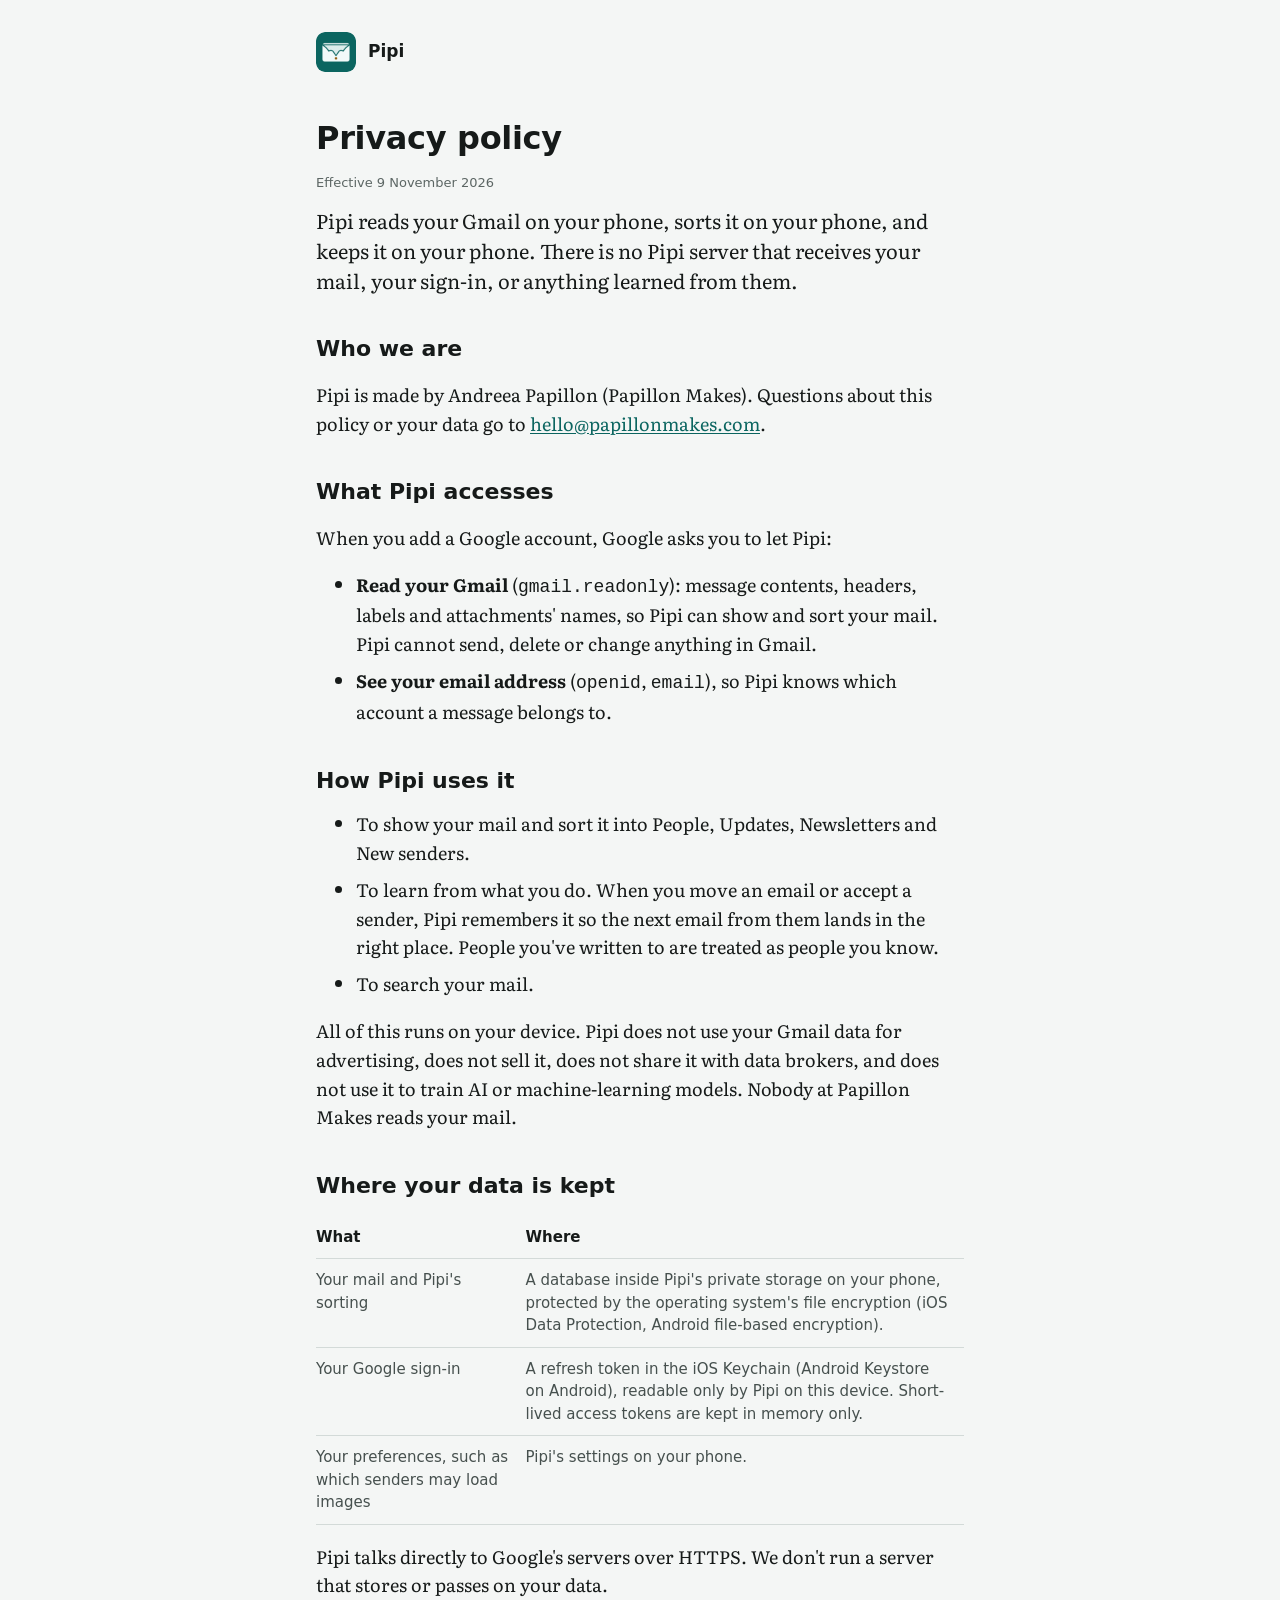
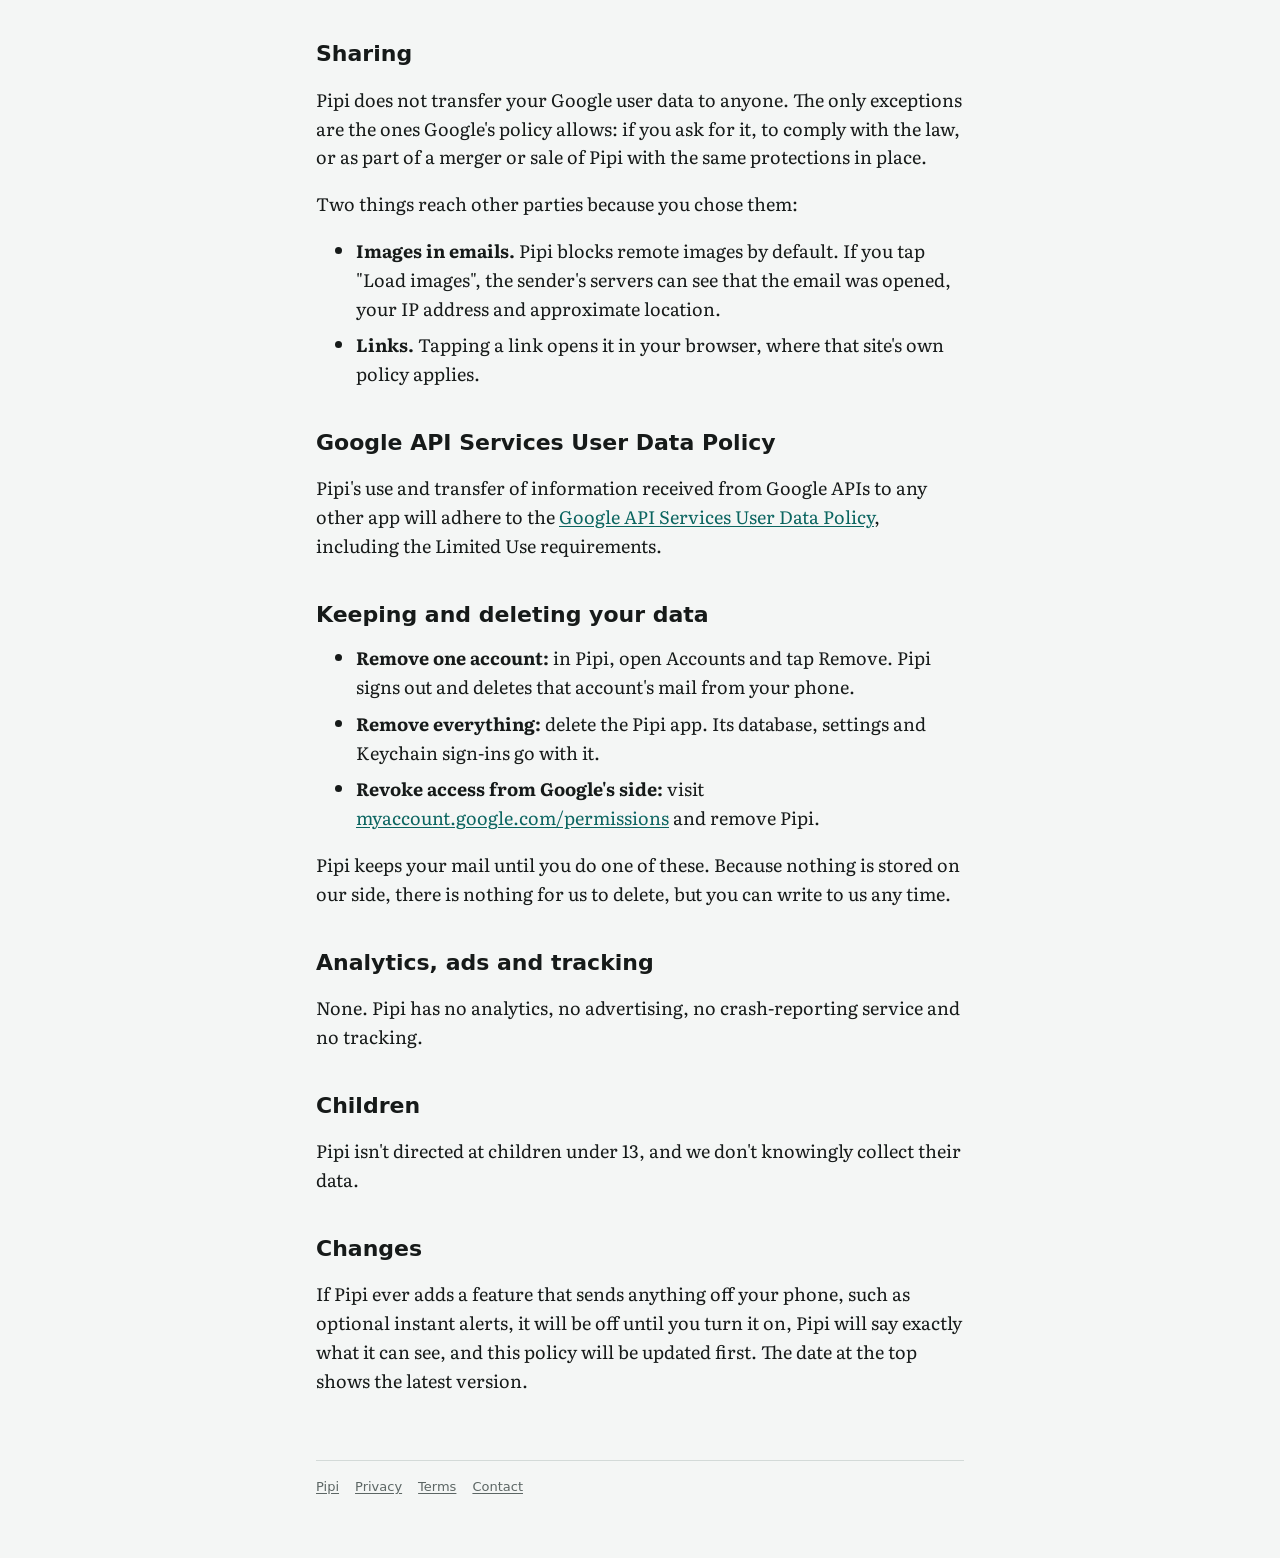
==== privacy.html @ f5143621 "Add Pipi home page, privacy policy and terms Co-Authored-By: Claude Opus 5.5 <noreply@anthropic.com>" ====
<!doctype html>
<html lang="en">
<head>
<meta charset="utf-8">
<meta name="viewport" content="width=device-width, initial-scale=1">
<title>Pipi privacy policy</title>
<meta name="description" content="How Pipi handles your Gmail: it reads mail on your phone, keeps it there, and sends it nowhere else.">
<link rel="icon" href="icon-120.png">
<link rel="apple-touch-icon" href="icon-512.png">
<link rel="preconnect" href="https://fonts.googleapis.com">
<link rel="preconnect" href="https://fonts.gstatic.com" crossorigin>
<link href="https://fonts.googleapis.com/css2?family=Literata:opsz,wght@7..72,400;7..72,500&display=swap" rel="stylesheet">
<link rel="stylesheet" href="style.css">
</head>
<body>
<div class="wrap">
<header class="site"><a href="./"><img src="icon-120.png" alt=""><span>Pipi</span></a></header>

<h1>Privacy policy</h1>
<p class="meta">Effective 9 November 2026</p>

<p class="lede">Pipi reads your Gmail on your phone, sorts it on your phone, and keeps it on your phone. There is no Pipi server that receives your mail, your sign-in, or anything learned from them.</p>

<div class="letter">

<h2>Who we are</h2>
<p>Pipi is made by Andreea Papillon (Papillon Makes). Questions about this policy or your data go to <a href="mailto:hello@papillonmakes.com">hello@papillonmakes.com</a>.</p>

<h2>What Pipi accesses</h2>
<p>When you add a Google account, Google asks you to let Pipi:</p>
<ul>
<li><b>Read your Gmail</b> (<code>gmail.readonly</code>): message contents, headers, labels and attachments' names, so Pipi can show and sort your mail. Pipi cannot send, delete or change anything in Gmail.</li>
<li><b>See your email address</b> (<code>openid</code>, <code>email</code>), so Pipi knows which account a message belongs to.</li>
</ul>

<h2>How Pipi uses it</h2>
<ul>
<li>To show your mail and sort it into People, Updates, Newsletters and New senders.</li>
<li>To learn from what you do. When you move an email or accept a sender, Pipi remembers it so the next email from them lands in the right place. People you've written to are treated as people you know.</li>
<li>To search your mail.</li>
</ul>
<p>All of this runs on your device. Pipi does not use your Gmail data for advertising, does not sell it, does not share it with data brokers, and does not use it to train AI or machine-learning models. Nobody at Papillon Makes reads your mail.</p>

<h2>Where your data is kept</h2>
<table>
<tr><th>What</th><th>Where</th></tr>
<tr><td>Your mail and Pipi's sorting</td><td>A database inside Pipi's private storage on your phone, protected by the operating system's file encryption (iOS Data Protection, Android file-based encryption).</td></tr>
<tr><td>Your Google sign-in</td><td>A refresh token in the iOS Keychain (Android Keystore on Android), readable only by Pipi on this device. Short-lived access tokens are kept in memory only.</td></tr>
<tr><td>Your preferences, such as which senders may load images</td><td>Pipi's settings on your phone.</td></tr>
</table>
<p>Pipi talks directly to Google's servers over HTTPS. We don't run a server that stores or passes on your data.</p>

<h2>Sharing</h2>
<p>Pipi does not transfer your Google user data to anyone. The only exceptions are the ones Google's policy allows: if you ask for it, to comply with the law, or as part of a merger or sale of Pipi with the same protections in place.</p>

<p>Two things reach other parties because you chose them:</p>
<ul>
<li><b>Images in emails.</b> Pipi blocks remote images by default. If you tap "Load images", the sender's servers can see that the email was opened, your IP address and approximate location.</li>
<li><b>Links.</b> Tapping a link opens it in your browser, where that site's own policy applies.</li>
</ul>

<h2>Google API Services User Data Policy</h2>
<p>Pipi's use and transfer of information received from Google APIs to any other app will adhere to the <a href="https://developers.google.com/terms/api-services-user-data-policy">Google API Services User Data Policy</a>, including the Limited Use requirements.</p>

<h2>Keeping and deleting your data</h2>
<ul>
<li><b>Remove one account:</b> in Pipi, open Accounts and tap Remove. Pipi signs out and deletes that account's mail from your phone.</li>
<li><b>Remove everything:</b> delete the Pipi app. Its database, settings and Keychain sign-ins go with it.</li>
<li><b>Revoke access from Google's side:</b> visit <a href="https://myaccount.google.com/permissions">myaccount.google.com/permissions</a> and remove Pipi.</li>
</ul>
<p>Pipi keeps your mail until you do one of these. Because nothing is stored on our side, there is nothing for us to delete, but you can write to us any time.</p>

<h2>Analytics, ads and tracking</h2>
<p>None. Pipi has no analytics, no advertising, no crash-reporting service and no tracking.</p>

<h2>Children</h2>
<p>Pipi isn't directed at children under 13, and we don't knowingly collect their data.</p>

<h2>Changes</h2>
<p>If Pipi ever adds a feature that sends anything off your phone, such as optional instant alerts, it will be off until you turn it on, Pipi will say exactly what it can see, and this policy will be updated first. The date at the top shows the latest version.</p>

</div>

<footer class="site"><a href="./">Pipi</a><a href="privacy.html">Privacy</a><a href="terms.html">Terms</a><a href="mailto:hello@papillonmakes.com">Contact</a></footer>
</div>
</body>
</html>
---- style.css ----
:root {
  --bg: #F4F6F5;
  --surface: #FBFCFC;
  --ink: #161A19;
  --slate: #46504E;
  --driftwood: #5C6664;
  --tideline: #D3DAD8;
  --lagoon: #0B6560;
  --lagoon-wash: #DCEDEB;
  --amber: #8A5300;
  --amber-wash: #F6EBD6;
  --sans: -apple-system, "SF Pro Text", Roboto, system-ui, sans-serif;
  --serif: Literata, "Iowan Old Style", Georgia, serif;
}

@media (prefers-color-scheme: dark) {
  :root {
    --bg: #101413;
    --surface: #171C1B;
    --ink: #E6EBEA;
    --slate: #A9B3B1;
    --driftwood: #8D9896;
    --tideline: #2A3230;
    --lagoon: #5CC2B9;
    --lagoon-wash: #16322F;
    --amber: #F0B657;
    --amber-wash: #2E2414;
  }
}

* { box-sizing: border-box; }

html { -webkit-text-size-adjust: 100%; }

body {
  margin: 0;
  background: var(--bg);
  color: var(--ink);
  font: 16px/1.5 var(--sans);
}

.wrap {
  max-width: 680px;
  margin: 0 auto;
  padding: 32px 16px 64px;
}

header.site {
  display: flex;
  align-items: center;
  gap: 12px;
  margin-bottom: 48px;
}

header.site a { color: inherit; text-decoration: none; display: flex; align-items: center; gap: 12px; }
header.site img { width: 40px; height: 40px; border-radius: 9px; }
header.site span { font-weight: 600; font-size: 17px; }

h1 {
  font-size: 32px;
  line-height: 1.15;
  letter-spacing: -0.01em;
  margin: 0 0 16px;
}

h2 {
  font-size: 22px;
  line-height: 1.25;
  margin: 40px 0 12px;
}

h3 {
  font-size: 17px;
  margin: 24px 0 8px;
}

p, li { color: var(--slate); }

.lede {
  font: 20px/1.5 var(--serif);
  color: var(--ink);
  margin: 0 0 32px;
}

.letter p, .letter li {
  font: 18px/1.6 var(--serif);
  color: var(--ink);
}

.letter li + li { margin-top: 8px; }

.meta { font-size: 13px; color: var(--driftwood); }

a { color: var(--lagoon); text-underline-offset: 2px; }

.note {
  background: var(--amber-wash);
  border-radius: 12px;
  padding: 16px 20px;
  margin: 32px 0;
}

.note p { color: var(--ink); margin: 0; }

.piles {
  list-style: none;
  padding: 0;
  margin: 0 0 32px;
  border-top: 1px solid var(--tideline);
}

.piles li {
  padding: 14px 0;
  border-bottom: 1px solid var(--tideline);
  color: var(--slate);
}

.piles b { color: var(--ink); display: block; font-weight: 600; }

table { border-collapse: collapse; width: 100%; font-size: 15px; margin: 16px 0; }
th, td { text-align: left; vertical-align: top; padding: 10px 12px 10px 0; border-bottom: 1px solid var(--tideline); }
th { color: var(--ink); font-weight: 600; }
td { color: var(--slate); }

footer.site {
  margin-top: 64px;
  padding-top: 16px;
  border-top: 1px solid var(--tideline);
  font-size: 13px;
  color: var(--driftwood);
}

footer.site a { color: var(--driftwood); margin-right: 16px; }
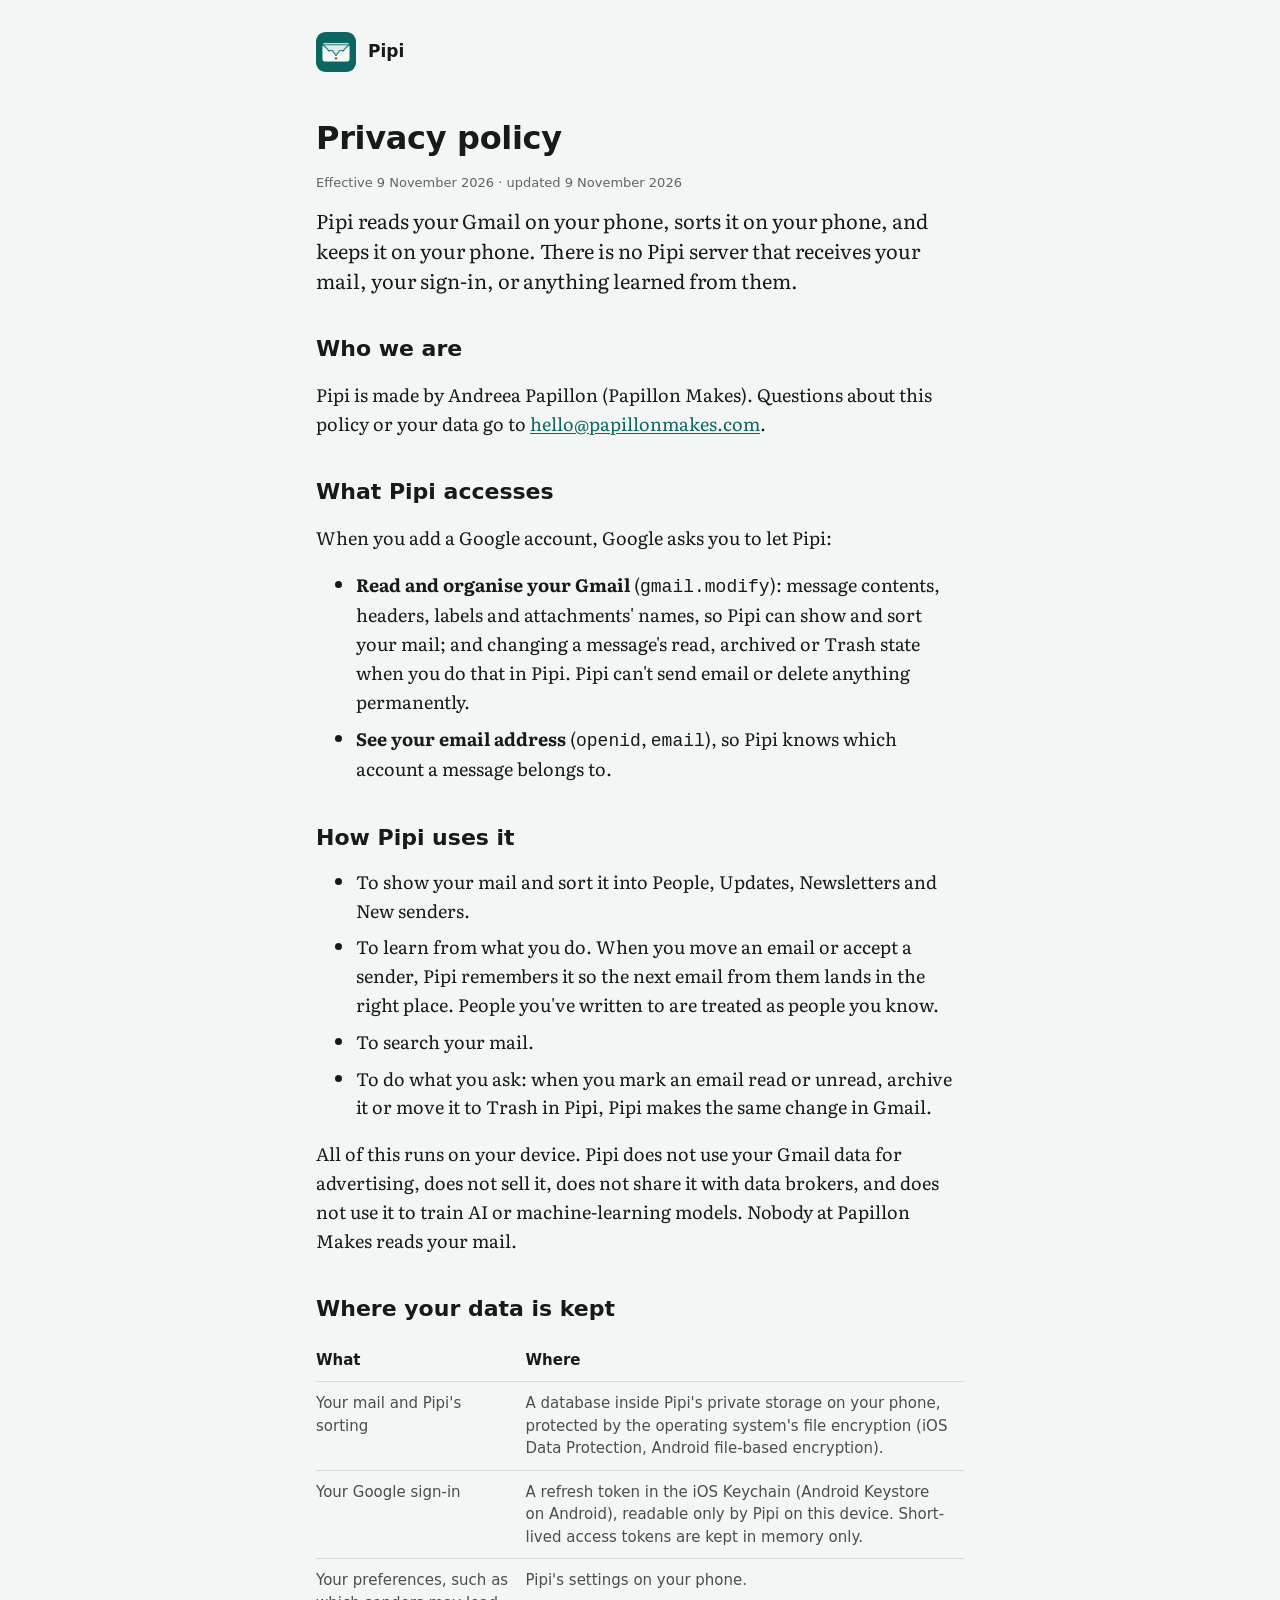
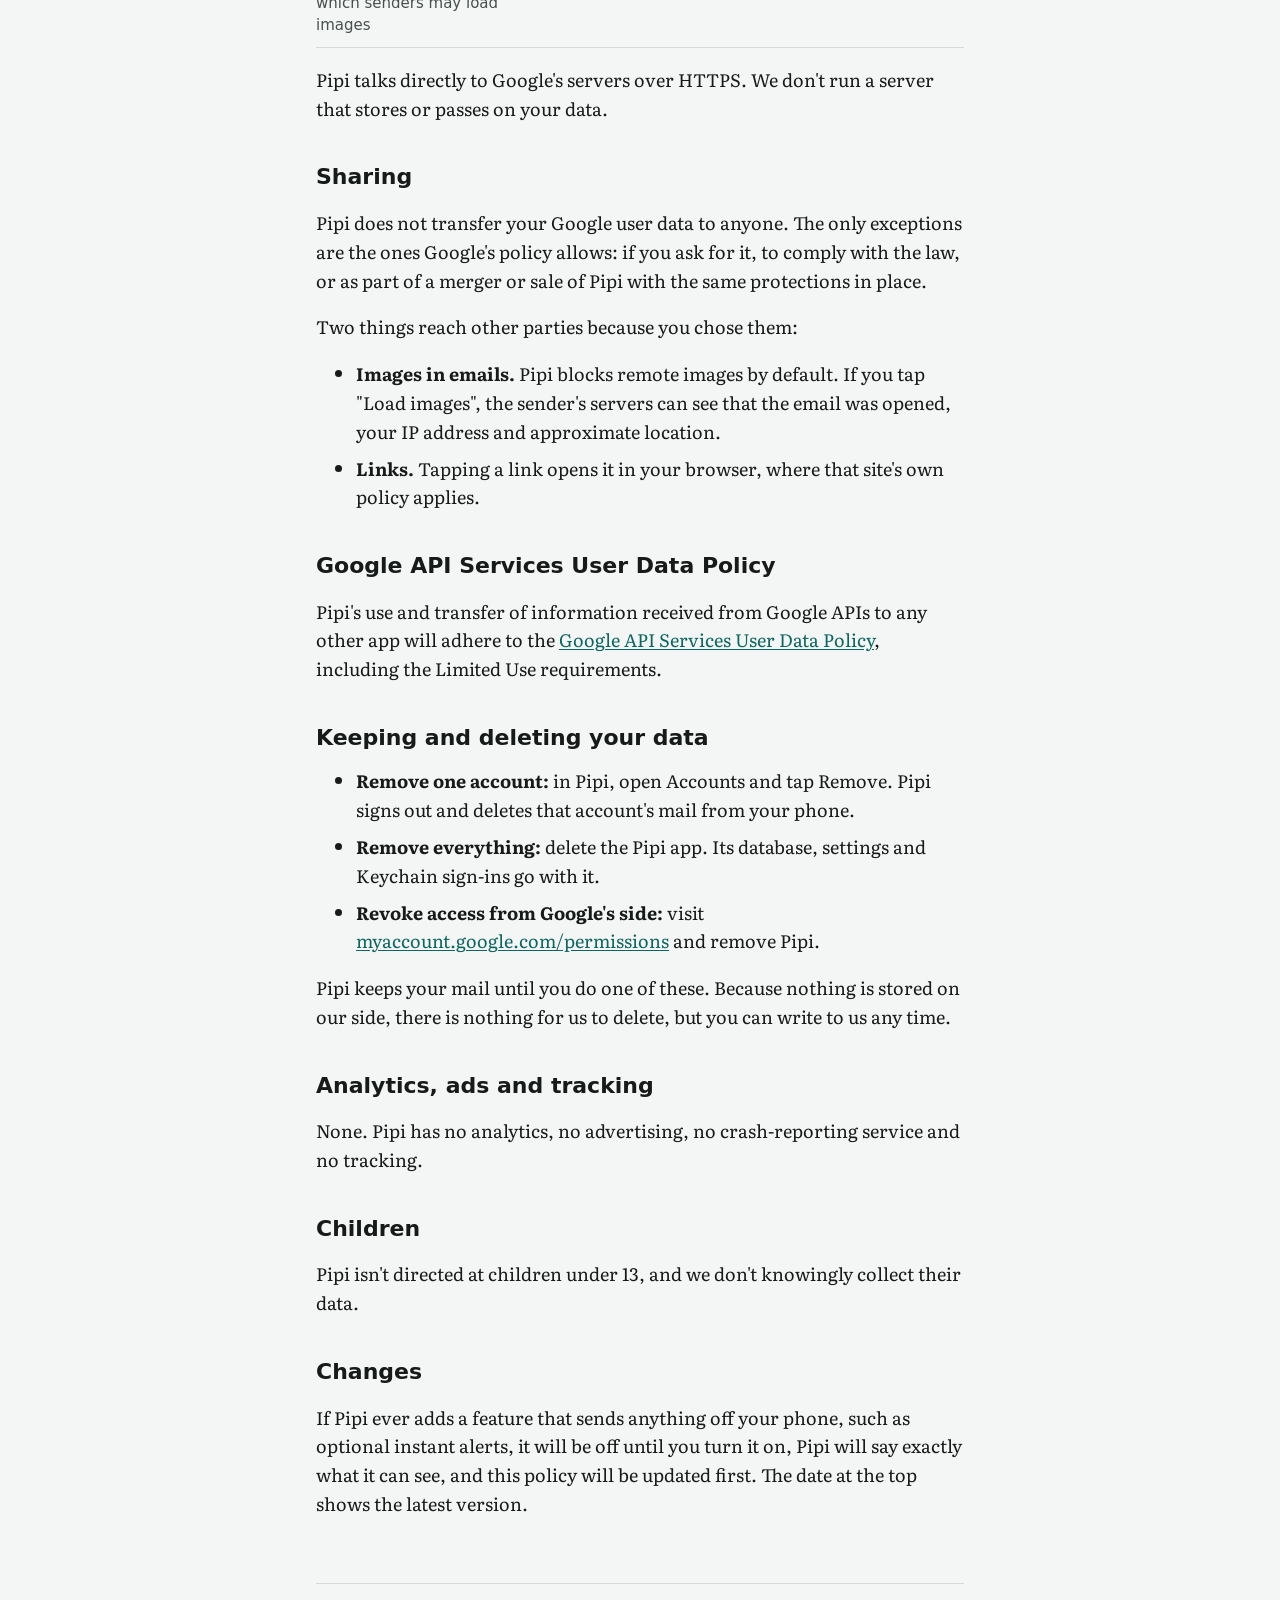
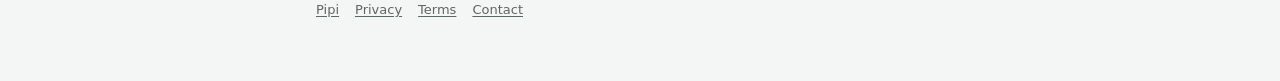
==== commit 189f1af2: "Pipi can now archive, mark read and trash: update home page and privacy policy Co-Authored-By: Claud" ====
--- a/privacy.html
+++ b/privacy.html
@@ -17,7 +17,7 @@
 <header class="site"><a href="./"><img src="icon-120.png" alt=""><span>Pipi</span></a></header>
 
 <h1>Privacy policy</h1>
-<p class="meta">Effective 9 November 2026</p>
+<p class="meta">Effective 9 November 2026 · updated 9 November 2026</p>
 
 <p class="lede">Pipi reads your Gmail on your phone, sorts it on your phone, and keeps it on your phone. There is no Pipi server that receives your mail, your sign-in, or anything learned from them.</p>
 
@@ -29,7 +29,7 @@
 <h2>What Pipi accesses</h2>
 <p>When you add a Google account, Google asks you to let Pipi:</p>
 <ul>
-<li><b>Read your Gmail</b> (<code>gmail.readonly</code>): message contents, headers, labels and attachments' names, so Pipi can show and sort your mail. Pipi cannot send, delete or change anything in Gmail.</li>
+<li><b>Read and organise your Gmail</b> (<code>gmail.modify</code>): message contents, headers, labels and attachments' names, so Pipi can show and sort your mail; and changing a message's read, archived or Trash state when you do that in Pipi. Pipi can't send email or delete anything permanently.</li>
 <li><b>See your email address</b> (<code>openid</code>, <code>email</code>), so Pipi knows which account a message belongs to.</li>
 </ul>
 
@@ -38,6 +38,7 @@
 <li>To show your mail and sort it into People, Updates, Newsletters and New senders.</li>
 <li>To learn from what you do. When you move an email or accept a sender, Pipi remembers it so the next email from them lands in the right place. People you've written to are treated as people you know.</li>
 <li>To search your mail.</li>
+<li>To do what you ask: when you mark an email read or unread, archive it or move it to Trash in Pipi, Pipi makes the same change in Gmail.</li>
 </ul>
 <p>All of this runs on your device. Pipi does not use your Gmail data for advertising, does not sell it, does not share it with data brokers, and does not use it to train AI or machine-learning models. Nobody at Papillon Makes reads your mail.</p>
 
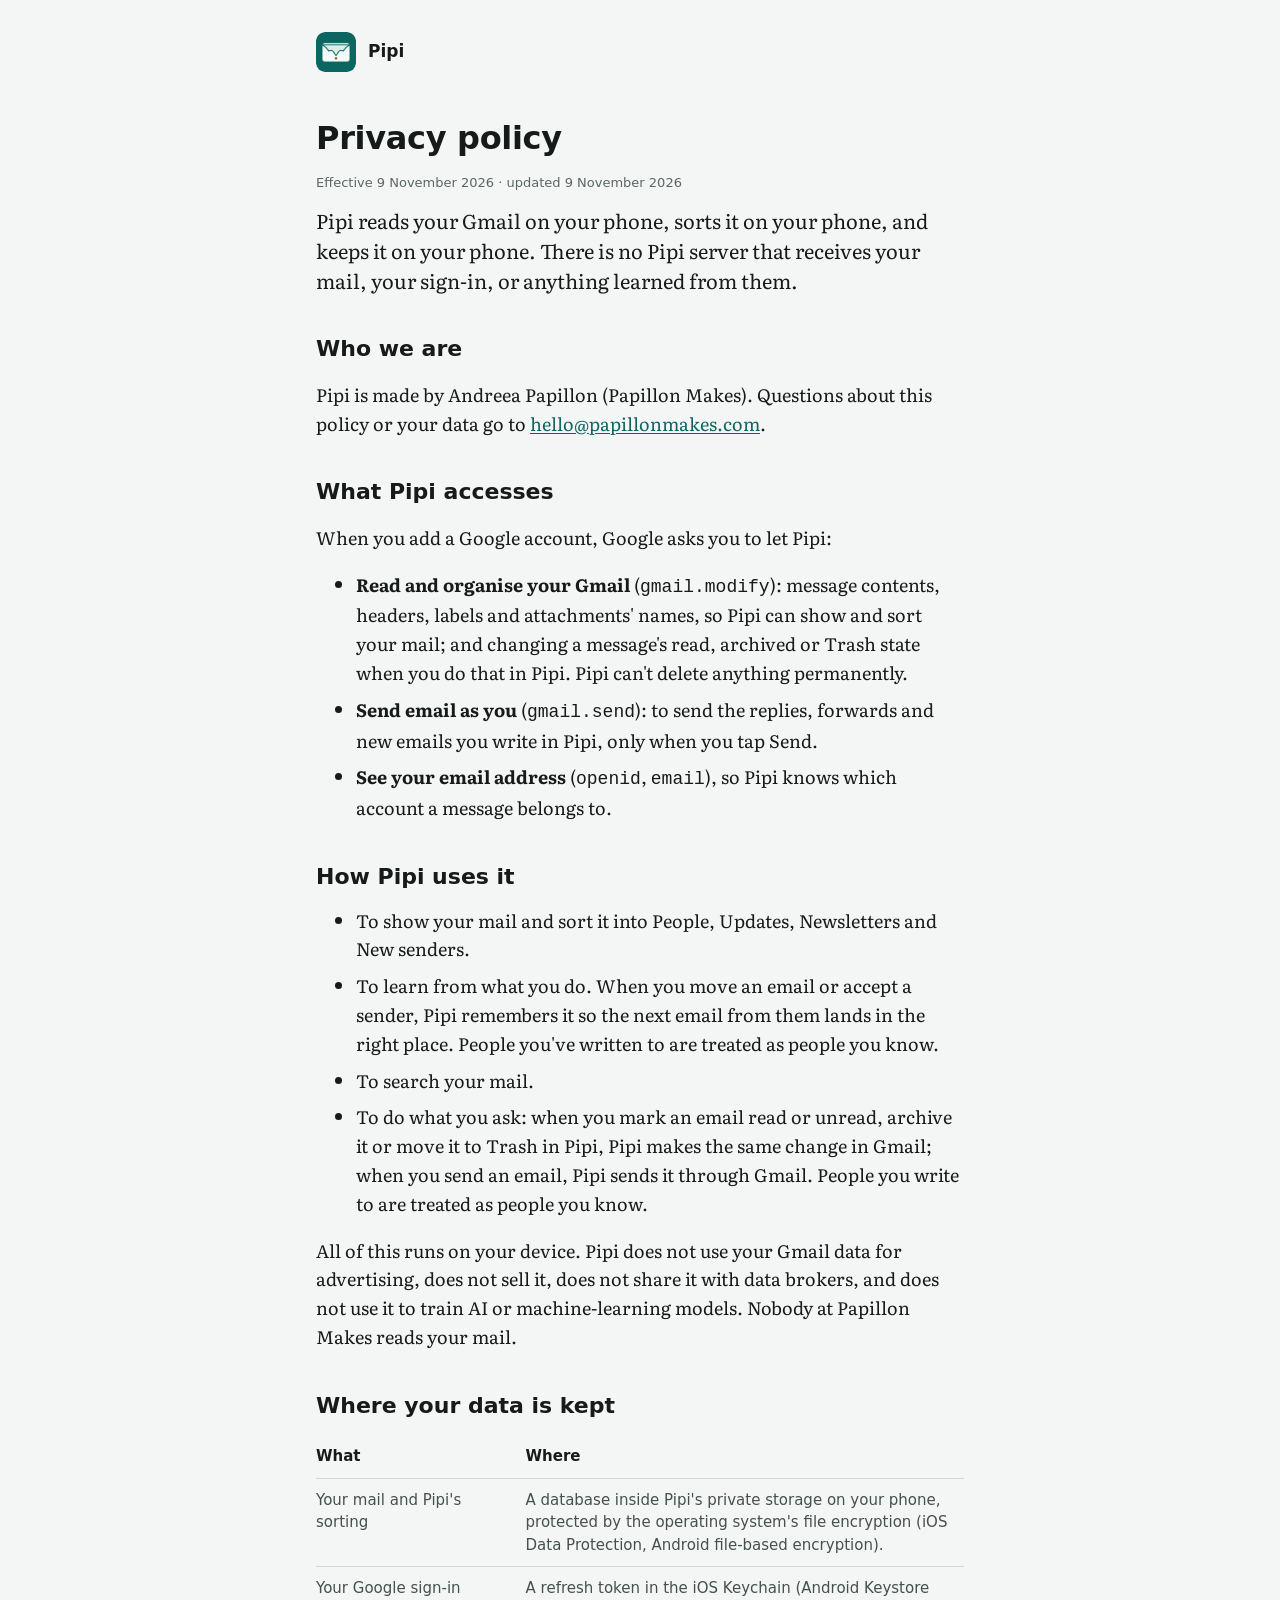
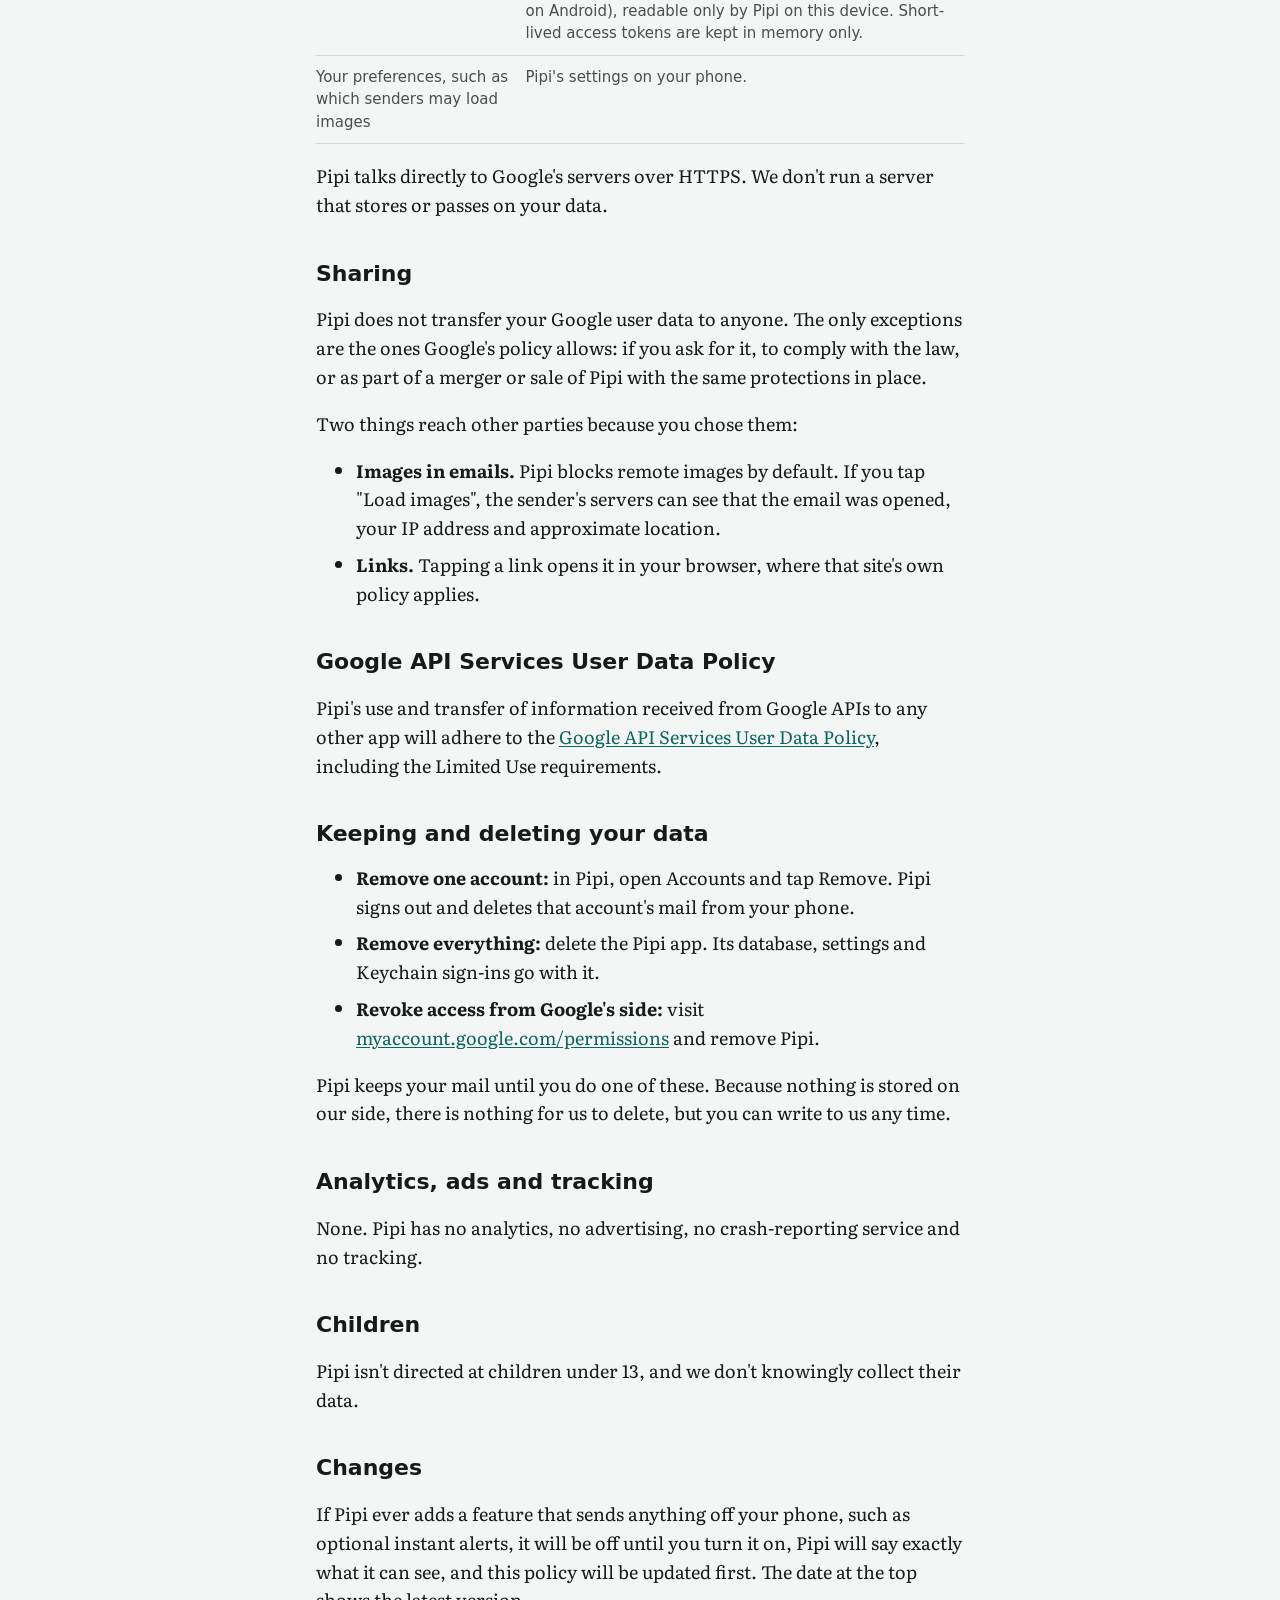
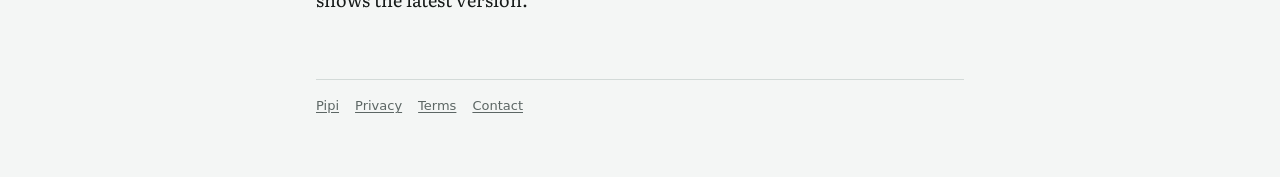
==== commit e6e8a29f: "Pipi can now send what you write: update home page and privacy policy Co-Authored-By: Claude Opus 5." ====
--- a/privacy.html
+++ b/privacy.html
@@ -29,7 +29,8 @@
 <h2>What Pipi accesses</h2>
 <p>When you add a Google account, Google asks you to let Pipi:</p>
 <ul>
-<li><b>Read and organise your Gmail</b> (<code>gmail.modify</code>): message contents, headers, labels and attachments' names, so Pipi can show and sort your mail; and changing a message's read, archived or Trash state when you do that in Pipi. Pipi can't send email or delete anything permanently.</li>
+<li><b>Read and organise your Gmail</b> (<code>gmail.modify</code>): message contents, headers, labels and attachments' names, so Pipi can show and sort your mail; and changing a message's read, archived or Trash state when you do that in Pipi. Pipi can't delete anything permanently.</li>
+<li><b>Send email as you</b> (<code>gmail.send</code>): to send the replies, forwards and new emails you write in Pipi, only when you tap Send.</li>
 <li><b>See your email address</b> (<code>openid</code>, <code>email</code>), so Pipi knows which account a message belongs to.</li>
 </ul>
 
@@ -38,7 +39,7 @@
 <li>To show your mail and sort it into People, Updates, Newsletters and New senders.</li>
 <li>To learn from what you do. When you move an email or accept a sender, Pipi remembers it so the next email from them lands in the right place. People you've written to are treated as people you know.</li>
 <li>To search your mail.</li>
-<li>To do what you ask: when you mark an email read or unread, archive it or move it to Trash in Pipi, Pipi makes the same change in Gmail.</li>
+<li>To do what you ask: when you mark an email read or unread, archive it or move it to Trash in Pipi, Pipi makes the same change in Gmail; when you send an email, Pipi sends it through Gmail. People you write to are treated as people you know.</li>
 </ul>
 <p>All of this runs on your device. Pipi does not use your Gmail data for advertising, does not sell it, does not share it with data brokers, and does not use it to train AI or machine-learning models. Nobody at Papillon Makes reads your mail.</p>
 
